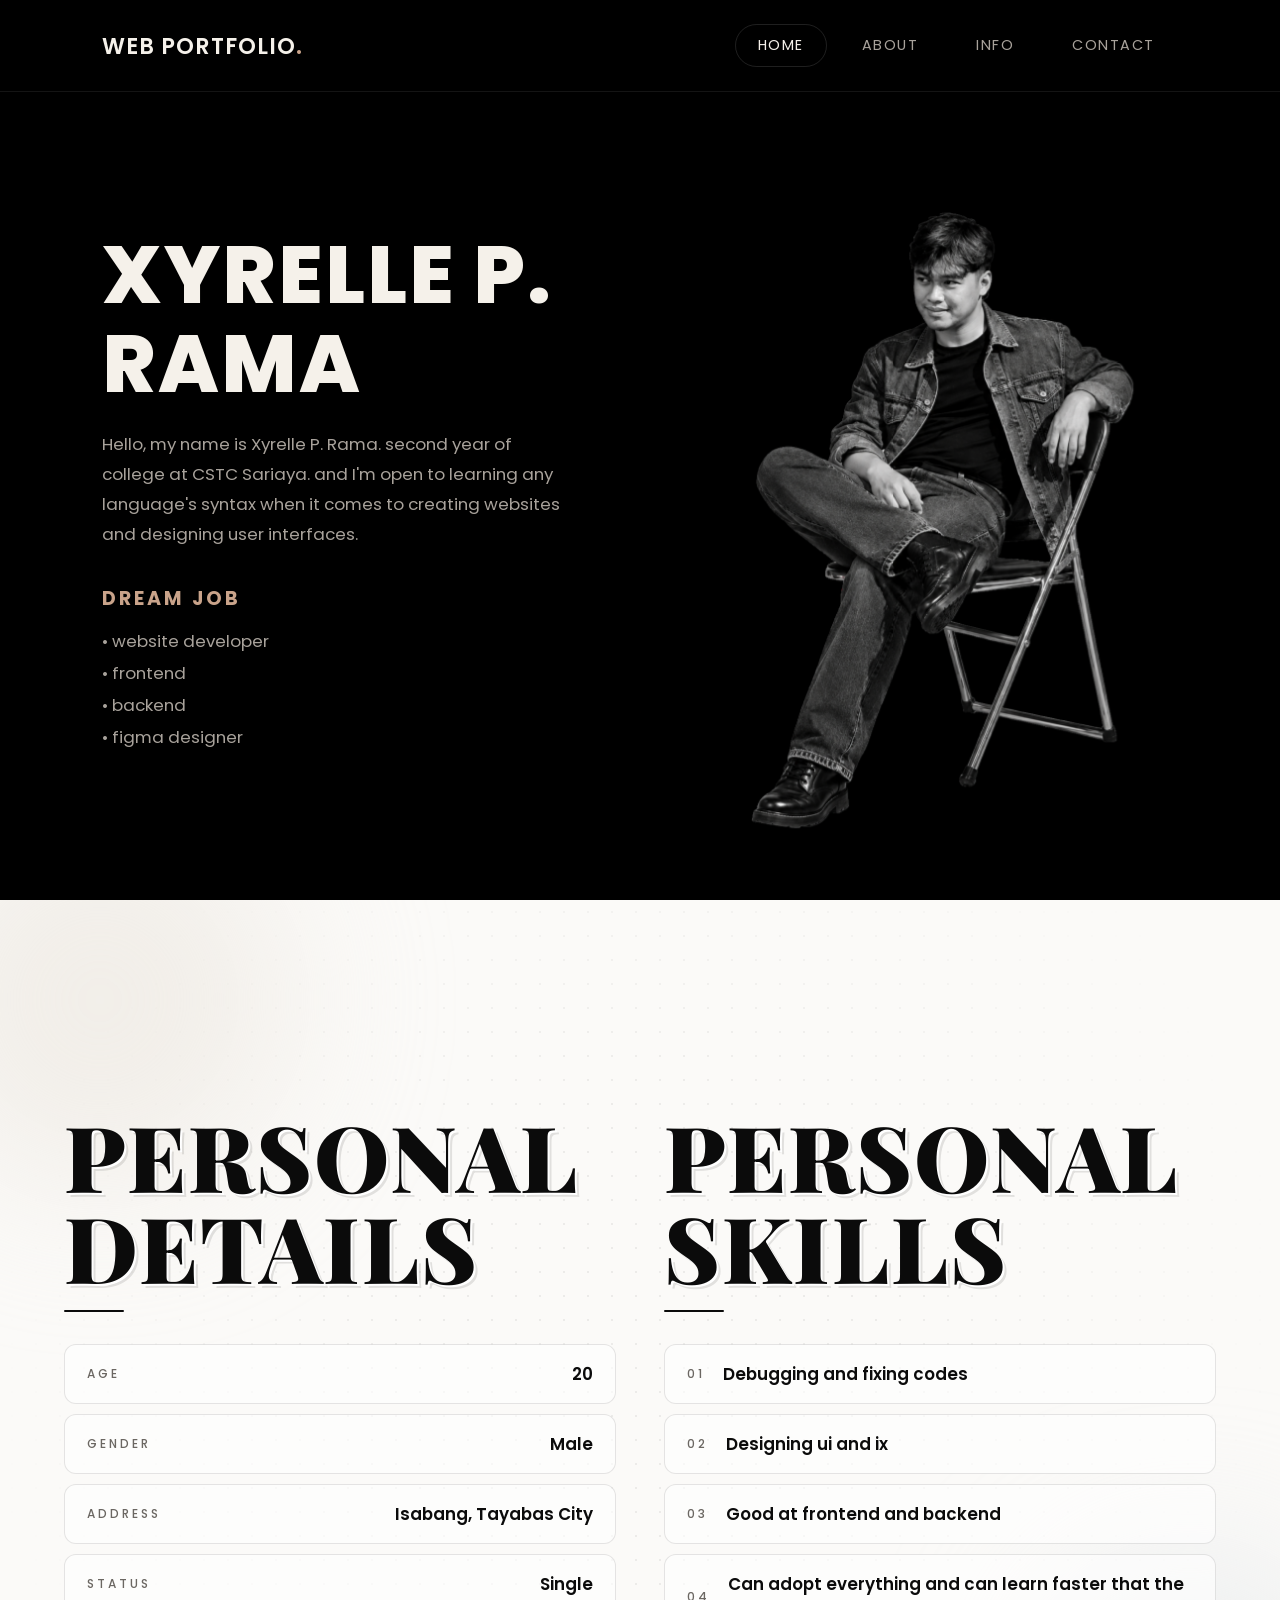
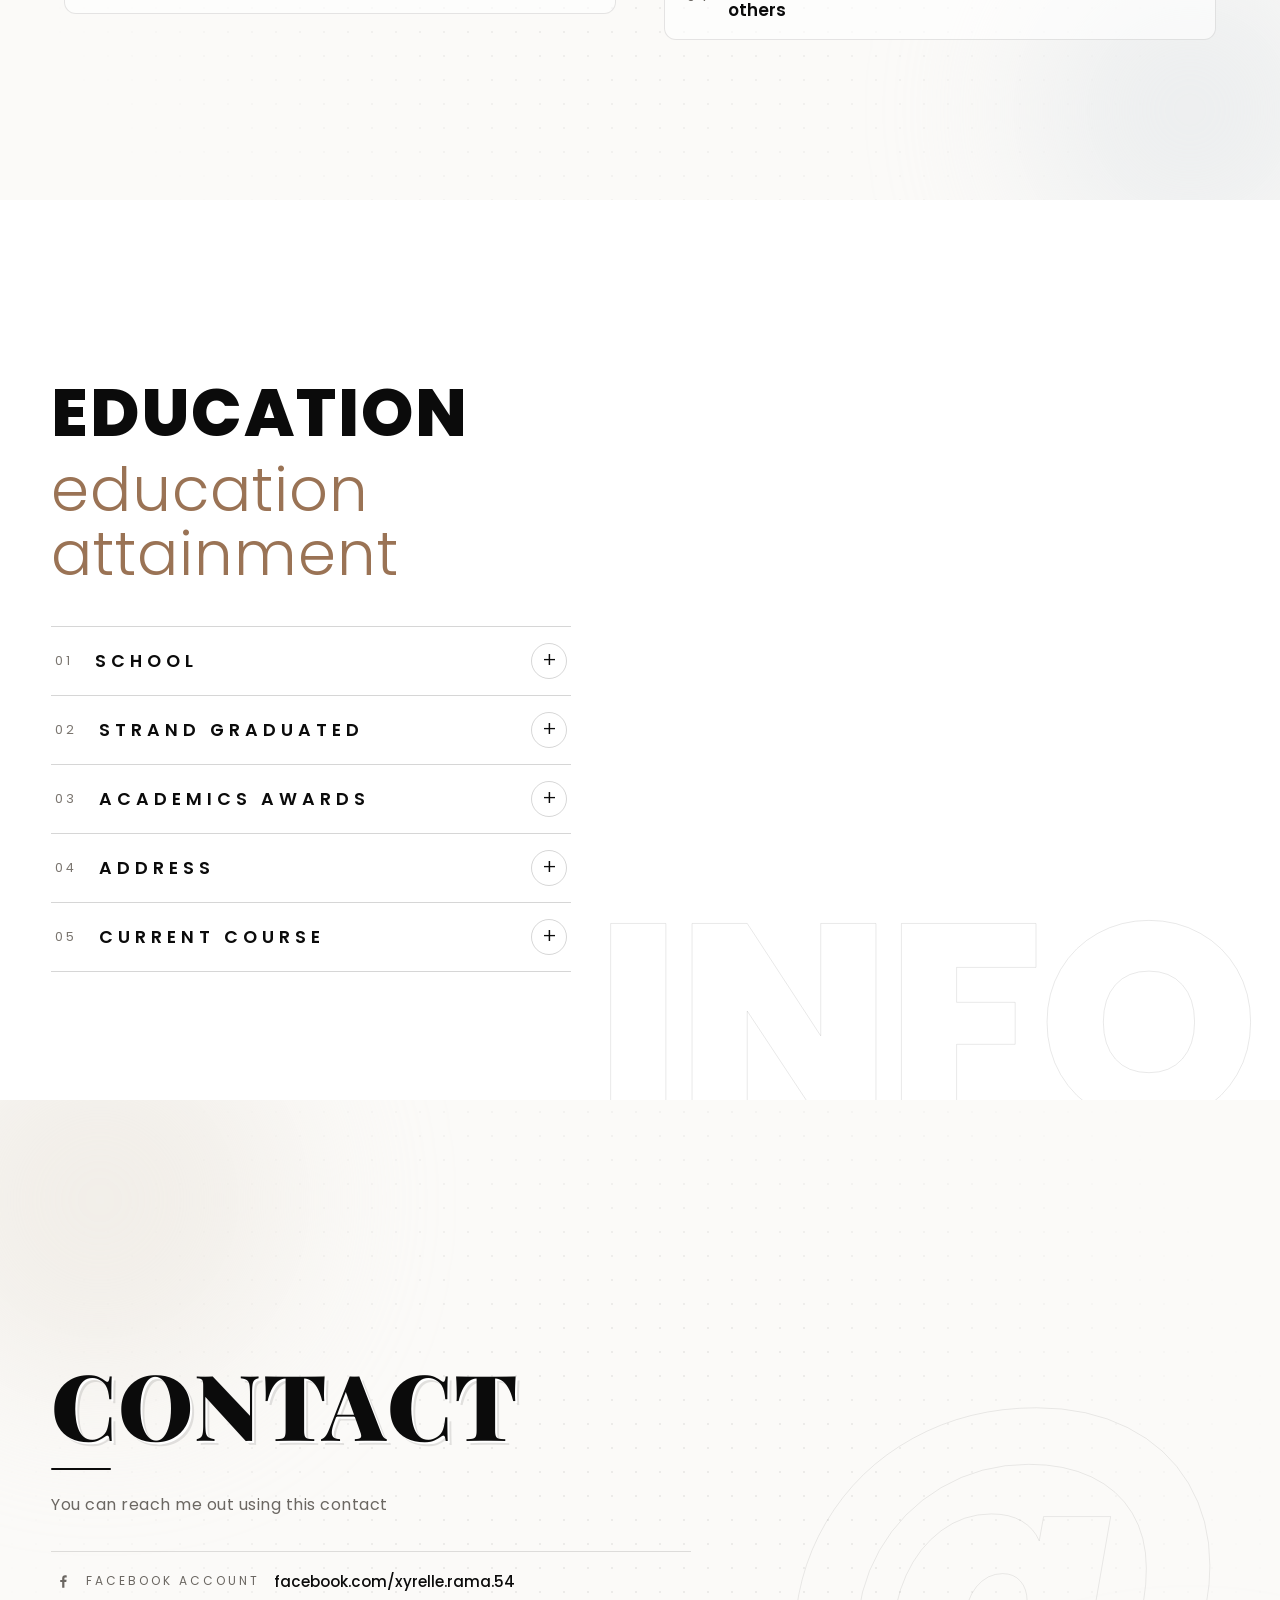
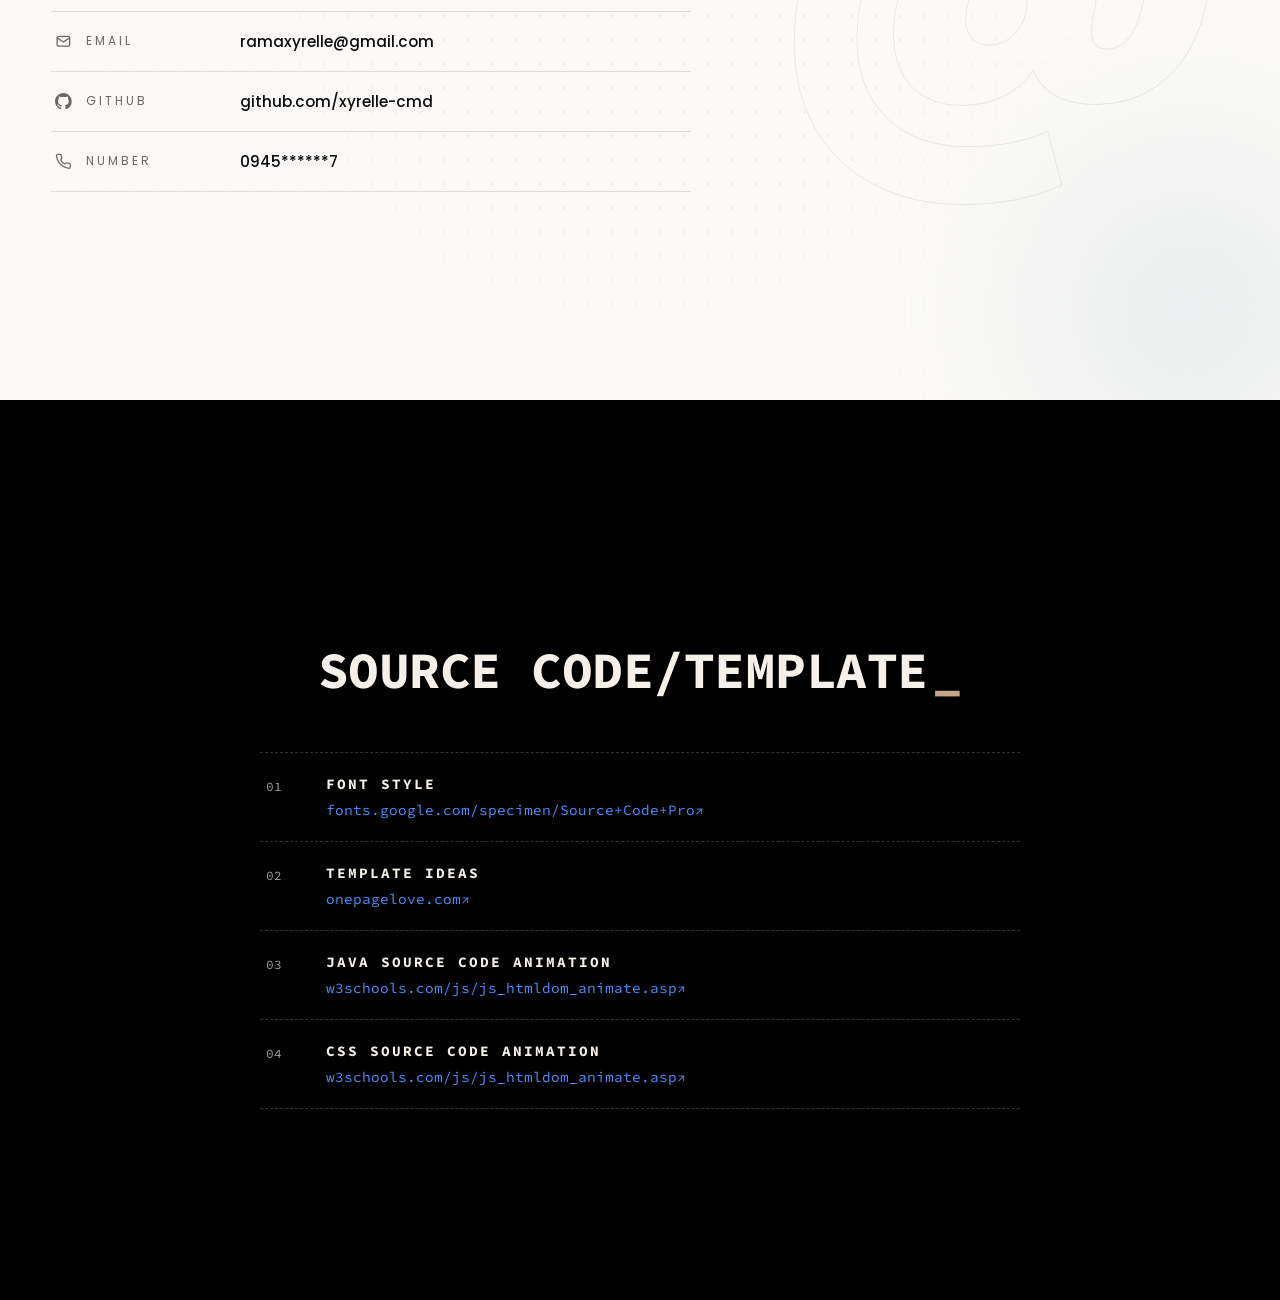
==== index.html @ 8c8a3b63 "Add files via upload" ====
<!DOCTYPE html>
<html lang="en">
<head>
  <meta charset="UTF-8">
  <meta name="viewport" content="width=device-width, initial-scale=1.0">
  <meta name="format-detection" content="telephone=no, email=no">
  <title>website portfolio</title>

  <link rel="preconnect" href="https://fonts.googleapis.com">
  <link rel="preconnect" href="https://fonts.gstatic.com" crossorigin>
  <link href="https://fonts.googleapis.com/css2?family=Playfair+Display:wght@800;900&family=Poppins:wght@300;400;500;600;800&family=Source+Code+Pro:wght@400;600;700&display=swap" rel="stylesheet">

  <link rel="stylesheet" href="xy.css">
</head>
<body>

  <header class="navbar">
    <a href="#home" class="logo">WEB PORTFOLIO<span>.</span></a>

    <nav>
      <ul class="nav-links">
        <li><a href="#home" class="active">Home</a></li>
        <li><a href="#about">About</a></li>
        <li><a href="#info">Info</a></li>
        <li><a href="#contact">Contact</a></li>
      </ul>
    </nav>
  </header>

  <main>

   
    <section id="home" class="hero">

      <div class="hero-left">
        <h1>XYRELLE P. RAMA</h1>
        <p>Hello, my name is Xyrelle P. Rama. second year of college at CSTC Sariaya. and I'm open to learning any language's syntax when it comes to creating websites and designing user interfaces.</p>

        <p class="dream-title">Dream Job</p>
        <p class="dream-list">
          • website developer<br>
          • frontend<br>
          • backend<br>
          • figma designer
        </p>
      </div>

      <div class="hero-right">
        <img src="profile.png" alt="Xyrelle P. Rama">
      </div>

    </section>

    
    <section id="about" class="about-section">

      <div class="blob b1" aria-hidden="true"></div>
      <div class="blob b2" aria-hidden="true"></div>

      <div class="about-grid">

      
      <div class="about-col">

      <h2 class="about-title">PERSONAL DETAILS</h2>

      <div class="details">

        <div class="detail">
          <span class="label">Age</span>
          <span class="value">20</span>
        </div>

        <div class="detail">
          <span class="label">Gender</span>
          <span class="value">Male</span>
        </div>

        <div class="detail">
          <span class="label">Address</span>
          <span class="value">isabang, tayabas city</span>
        </div>

        <div class="detail">
          <span class="label">Status</span>
          <span class="value">single</span>
        </div>

      </div>

      </div>

      
      <div class="about-col">

        <h2 class="about-title">PERSONAL SKILLS</h2>

        <div class="details skills">

          <div class="detail">
            <span class="label">01</span>
            <span class="value">debugging and fixing codes</span>
          </div>

          <div class="detail">
            <span class="label">02</span>
            <span class="value">designing ui and ix</span>
          </div>

          <div class="detail">
            <span class="label">03</span>
            <span class="value">good at frontend and backend</span>
          </div>

          <div class="detail">
            <span class="label">04</span>
            <span class="value">can adopt everything and can learn faster that the others</span>
          </div>

        </div>

      </div>

      </div>

    </section>

    
    <section id="info" class="about-section info-section">

      <div class="edu-wrap">

        <div class="edu-left">

          <h2 class="edu-title">EDUCATION</h2>
          <h3 class="edu-sub">education attainment</h3>

          <div class="row-list">

            <div class="school-row" role="button" tabindex="0" data-target="panelSchool" aria-haspopup="dialog" aria-expanded="false">
              <span class="row-num">01</span>
              <p class="row-label">School</p>
              <span class="row-plus">+</span>
            </div>

            <div class="school-row" role="button" tabindex="0" data-target="panelStrand" aria-haspopup="dialog" aria-expanded="false">
              <span class="row-num">02</span>
              <p class="row-label">Strand graduated</p>
              <span class="row-plus">+</span>
            </div>

            <div class="school-row" role="button" tabindex="0" data-target="panelAwards" aria-haspopup="dialog" aria-expanded="false">
              <span class="row-num">03</span>
              <p class="row-label">Academics awards</p>
              <span class="row-plus">+</span>
            </div>

            <div class="school-row" role="button" tabindex="0" data-target="panelAddress" aria-haspopup="dialog" aria-expanded="false">
              <span class="row-num">04</span>
              <p class="row-label">Address</p>
              <span class="row-plus">+</span>
            </div>

            <div class="school-row" role="button" tabindex="0" data-target="panelCourse" aria-haspopup="dialog" aria-expanded="false">
              <span class="row-num">05</span>
              <p class="row-label">Current course</p>
              <span class="row-plus">+</span>
            </div>

          </div>

        </div>

        
        <div class="panel-stack">

          
          <aside class="school-panel" id="panelSchool" role="dialog" aria-labelledby="titleSchool" aria-hidden="true">
            <button type="button" class="panel-close" aria-label="Close">&times;</button>

            <p class="panel-title" id="titleSchool">QNHS student graduate, 2023 - 2024</p>

            <p class="panel-text">Quezon National High School (QNHS), located in Brgy. Ibabang Iyam, Lucena City, is one of the oldest, largest, and most prestigious public secondary schools in the Philippines. Founded in October 1902 by the Thomasites as Tayabas High School, the institution has evolved into a premier educational hub catering to over 11,000 students from Grades 7 to 12. Managed under the Department of Education (DepEd), QNHS is highly regarded for its comprehensive academic, sports, and arts curricula, as well as its specialized programs like Science, Technology, and Engineering (STE) and Journalism. Known for its legacy of excellence, the school continues to shape globally competitive and value-oriented learners within the Quezon province.</p>

            <figure class="panel-photo">
              <div class="photo-frame">
                <img src="qnhs.png" alt="Building with a cream and red facade and a green roof" loading="lazy">
              </div>
            </figure>
          </aside>

         
          <aside class="school-panel" id="panelStrand" role="dialog" aria-labelledby="titleStrand" aria-hidden="true">
            <button type="button" class="panel-close" aria-label="Close">&times;</button>

            <h4 class="panel-title" id="titleStrand">ABM: Accountancy, Business, and Management</h4>

            <p class="panel-text">The Accountancy, Business, and Management (ABM) strand is a senior high school academic track designed for students who plan to pursue careers or college degrees in the corporate world, entrepreneurship, and financial sectors. It focuses on the foundational concepts of financial management, business operations, and the economic principles that drive industries.</p>
          </aside>

         
          <aside class="school-panel" id="panelAwards" role="dialog" aria-labelledby="titleAwards" aria-hidden="true">
            <button type="button" class="panel-close" aria-label="Close">&times;</button>

            <h4 class="panel-title" id="titleAwards">awards</h4>

            <ul class="panel-list">
              <li>G11 to G12 achiever</li>
              <li>fabm awards</li>
              <li>OJT achievement</li>
            </ul>
          </aside>

          
          <aside class="school-panel" id="panelAddress" role="dialog" aria-label="Address" aria-hidden="true">
            <button type="button" class="panel-close" aria-label="Close">&times;</button>

            <p class="panel-text">Quezon National High School (QNHS) is a premier public secondary high school located along M.L. Tagarao Street, Brgy. Ibabang Iyam, Lucena City, Quezon Province, Philippines. Established in October 1902, it is recognized as the second-oldest high school in the country and ranks among the largest national high schools in terms of student population, hosting over 11,000 enrollees from Grade 7 to Grade 12.</p>
          </aside>

          
          <aside class="school-panel" id="panelCourse" role="dialog" aria-labelledby="titleCourse" aria-hidden="true">
            <button type="button" class="panel-close" aria-label="Close">&times;</button>

            <h4 class="panel-title" id="titleCourse">CSTC, 2nd year IT</h4>

            <p class="panel-text">The School of Information Technology at the CSTC College of Sciences, Technology and Communications, Inc. offers specialized higher education programs, including a four-year Bachelor of Science in Information Technology (BSIT) with majors in Web Design and Business Information Technology, alongside a two-year Associate in Computer Technology (ACT) degree. Anchored on the institution's "BESTFORMS" quality standard, the IT department focuses on equipping students with practical computing skills, hardware and software utilization, and infrastructure management to solve modern organizational needs.</p>
          </aside>

        </div>

      </div>

    </section>

    
    <section id="contact" class="about-section contact-section">

      <div class="blob b1" aria-hidden="true"></div>
      <div class="blob b2" aria-hidden="true"></div>

      <div class="contact-wrap">

        <h2 class="about-title">CONTACT</h2>

        <p class="contact-intro">You can reach me out using this contact</p>

        <div class="contact-list">

          <p class="contact-item">
            <a class="contact-link facebook" href="https://www.facebook.com/xyrelle.rama.54" target="_blank" rel="noopener noreferrer" title="Open my Facebook profile in a new tab">
              <svg class="c-icon" viewBox="0 0 24 24" fill="currentColor" aria-hidden="true" focusable="false"><path d="M13.5 21v-8h2.7l.4-3.2h-3.1V7.9c0-.9.3-1.5 1.6-1.5h1.7V3.5c-.3 0-1.3-.1-2.4-.1-2.4 0-4.1 1.5-4.1 4.2v2.3H7.5V13h2.8v8h3.2z"/></svg>
              <span class="c-label">Facebook account</span>
              <span class="c-value">facebook.com/xyrelle.rama.54</span>
            </a>
          </p>

          <p class="contact-item static">
            <svg class="c-icon" viewBox="0 0 24 24" fill="none" stroke="currentColor" stroke-width="1.8" stroke-linecap="round" stroke-linejoin="round" aria-hidden="true" focusable="false"><rect x="3" y="5" width="18" height="14" rx="2"/><path d="m3 7 9 6 9-6"/></svg>
            <span class="c-label">Email</span>
            <span class="c-value">ramaxyrelle@gmail.com</span>
          </p>

          <p class="contact-item">
            <a class="contact-link github" href="https://github.com/xyrelle-cmd" target="_blank" rel="noopener noreferrer" title="Open my GitHub profile in a new tab">
              <svg class="c-icon" viewBox="0 0 16 16" fill="currentColor" aria-hidden="true" focusable="false"><path d="M8 0C3.58 0 0 3.58 0 8c0 3.54 2.29 6.53 5.47 7.59.4.07.55-.17.55-.38 0-.19-.01-.82-.01-1.49-2.01.37-2.53-.49-2.69-.94-.09-.23-.48-.94-.82-1.13-.28-.15-.68-.52-.01-.53.63-.01 1.08.58 1.23.82.72 1.21 1.87.87 2.33.66.07-.52.28-.87.51-1.07-1.78-.2-3.64-.89-3.64-3.95 0-.87.31-1.59.82-2.15-.08-.2-.36-1.02.08-2.12 0 0 .67-.21 2.2.82.64-.18 1.32-.27 2-.27.68 0 1.36.09 2 .27 1.53-1.04 2.2-.82 2.2-.82.44 1.1.16 1.92.08 2.12.51.56.82 1.27.82 2.15 0 3.07-1.87 3.75-3.65 3.95.29.25.54.73.54 1.48 0 1.07-.01 1.93-.01 2.2 0 .21.15.46.55.38A8.013 8.013 0 0016 8c0-4.42-3.58-8-8-8z"/></svg>
              <span class="c-label">Github</span>
              <span class="c-value">github.com/xyrelle-cmd</span>
            </a>
          </p>

          <p class="contact-item static">
            <svg class="c-icon" viewBox="0 0 24 24" fill="none" stroke="currentColor" stroke-width="1.8" stroke-linecap="round" stroke-linejoin="round" aria-hidden="true" focusable="false"><path d="M22 16.9v3a2 2 0 0 1-2.2 2 19.8 19.8 0 0 1-8.6-3.1 19.5 19.5 0 0 1-6-6A19.8 19.8 0 0 1 2.1 4.2 2 2 0 0 1 4.1 2h3a2 2 0 0 1 2 1.7c.1 1 .4 1.9.7 2.8a2 2 0 0 1-.5 2.1L8.1 9.9a16 16 0 0 0 6 6l1.3-1.3a2 2 0 0 1 2.1-.4c.9.3 1.8.6 2.8.7a2 2 0 0 1 1.7 2z"/></svg>
            <span class="c-label">Number</span>
            <span class="c-value">0945******7</span>
          </p>

        </div>

      </div>

    </section>

    
    <section id="source" class="about-section source-section">

      <div class="source-wrap">

        <h2 class="source-title">SOURCE CODE/TEMPLATE</h2>

        <div class="source-list">

          <div class="source-item">
            <p class="source-label">FONT STYLE</p>
            <p class="source-link"><a href="https://fonts.google.com/specimen/Source+Code+Pro" target="_blank" rel="noopener noreferrer">fonts.google.com/specimen/Source+Code+Pro</a></p>
          </div>

          <div class="source-item">
            <p class="source-label">TEMPLATE IDEAS</p>
            <p class="source-link"><a href="https://onepagelove.com/" target="_blank" rel="noopener noreferrer">onepagelove.com</a></p>
          </div>

          <div class="source-item">
            <p class="source-label">JAVA SOURCE CODE ANIMATION</p>
            <p class="source-link"><a href="https://www.w3schools.com/js/js_htmldom_animate.asp#gsc.tab=0" target="_blank" rel="noopener noreferrer">w3schools.com/js/js_htmldom_animate.asp</a></p>
          </div>

          <div class="source-item">
            <p class="source-label">CSS SOURCE CODE ANIMATION</p>
            <p class="source-link"><a href="https://www.w3schools.com/js/js_htmldom_animate.asp#gsc.tab=0" target="_blank" rel="noopener noreferrer">w3schools.com/js/js_htmldom_animate.asp</a></p>
          </div>

        </div>

      </div>

    </section>

  </main>

  <script src="xy.js"></script>
</body>
</html>
---- xy.css ----
/* ---------- Reset & Base ---------- */
* {
  margin: 0;
  padding: 0;
  box-sizing: border-box;
}

:root {
  --bg: #000000;
  --text: #f5f1ea;
  --muted: #a8a29b;
  --accent: #c9a38a;
}

html {
  scroll-snap-type: y proximity;   
}

body {
  font-family: "Poppins", "Segoe UI", sans-serif;
  background: var(--bg);
  color: var(--text);
}


.navbar {
  display: flex;
  justify-content: space-between;
  align-items: center;
  padding: 24px 8%;
  background: rgba(0, 0, 0, 0.7);
  backdrop-filter: blur(10px);
  border-bottom: 1px solid rgba(255, 255, 255, 0.08);
  position: fixed;
  top: 0;
  left: 0;
  width: 100%;
  z-index: 100;
  transition: background 0.5s ease, border-color 0.5s ease;
}

.logo {
  font-size: 1.4rem;
  font-weight: 600;
  letter-spacing: 1px;
  text-decoration: none;
  color: var(--text);
  transition: color 0.5s ease;
}

.logo span {
  display: inline-block;
  color: var(--accent);
  transition: transform 0.4s ease;
}

.logo:hover span {
  transform: scale(1.8) rotate(20deg);
}


.nav-links {
  display: flex;
  gap: 12px;
  list-style: none;
}

.nav-links a {
  display: inline-block;
  text-decoration: none;
  font-size: 0.9rem;
  letter-spacing: 1.5px;
  text-transform: uppercase;
  color: var(--muted);
  padding: 10px 22px;
  border-radius: 999px;
  border: 1px solid transparent;
  transition: all 0.35s ease;
}


.nav-links a:hover {
  color: var(--text);
  background: rgba(255, 255, 255, 0.12);
  backdrop-filter: blur(12px);
  -webkit-backdrop-filter: blur(12px);
  border: 1px solid rgba(255, 255, 255, 0.25);
  box-shadow: 0 8px 24px rgba(0, 0, 0, 0.4),
              inset 0 1px 0 rgba(255, 255, 255, 0.3);
  transform: translateY(-2px);
}

.nav-links a.active {
  color: var(--text);
  border: 1px solid rgba(255, 255, 255, 0.12);
}


body.nav-light .navbar {
  --text: #0b0b0b;
  --muted: #6b6762;
  --accent: #0b0b0b;
  background: rgba(251, 250, 248, 0.75);
  border-bottom-color: rgba(0, 0, 0, 0.06);
}

body.nav-light .nav-links a:hover {
  background: rgba(0, 0, 0, 0.05);
  border: 1px solid rgba(0, 0, 0, 0.12);
  box-shadow: 0 8px 24px rgba(0, 0, 0, 0.1),
              inset 0 1px 0 rgba(255, 255, 255, 0.9);
}

body.nav-light .nav-links a.active {
  border: 1px solid rgba(0, 0, 0, 0.14);
}


.hero {
  display: flex;
  justify-content: space-between;
  align-items: center;         
  min-height: 100vh;
  padding: 85px 8% 0;
  scroll-snap-align: start;
}

.hero-left {
  flex: 1;
}

.hero-left h1 {
  font-size: clamp(2.625rem, 6.3vw, 5.25rem);   
  font-weight: 800;             
  line-height: 1.1;
  letter-spacing: 2px;
  color: var(--text);
}

.hero-left p {
  margin-top: 20px;
  max-width: 460px;
  font-size: 1.05rem;                           
  line-height: 1.8;
  color: var(--muted);
}

.hero-left .dream-title {
  margin-top: 32px;
  font-size: 1.2rem;
  font-weight: 700;
  letter-spacing: 3px;
  text-transform: uppercase;
  color: var(--accent);
}

.hero-left .dream-list {
  margin-top: 10px;
  line-height: 1.9;
}

.hero-right {
  flex: 1;
  display: flex;
  justify-content: flex-end;
  align-items: center;
}

.hero-right img {
  height: min(85vh, calc(100vh - 110px));
  max-width: 100%;
  object-fit: contain;
}


.about-section {
  --text: #0b0b0b;
  --muted: #6b6762;
  position: relative;
  overflow: hidden;
  min-height: 100vh;
  display: flex;
  flex-direction: column;
  align-items: center;
  justify-content: center;
  text-align: left;
  padding: 110px 5% 60px;
  background: #fbfaf8;
  color: var(--text);
  scroll-snap-align: start;
}


.about-section::before {
  content: "";
  position: absolute;
  inset: 0;
  background-image: radial-gradient(rgba(0, 0, 0, 0.06) 1px, transparent 1px);
  background-size: 24px 24px;
  -webkit-mask-image: radial-gradient(circle at center, #000 30%, transparent 85%);
          mask-image: radial-gradient(circle at center, #000 30%, transparent 85%);
  pointer-events: none;
  z-index: 0;
}


.blob {
  position: absolute;
  border-radius: 50%;
  filter: blur(80px);
  opacity: 0.5;
  z-index: 0;
  pointer-events: none;
  animation: float 12s ease-in-out infinite alternate;
}

.b1 { width: 380px; height: 380px; background: #e8e2d9; top: -90px; left: -90px; }
.b2 { width: 320px; height: 320px; background: #dde2e6; bottom: -70px; right: -70px; animation-delay: -6s; }

@keyframes float {
  to { transform: translate(40px, 30px) scale(1.12); }
}

.about-grid,
.about-title,
.details {
  position: relative;
  z-index: 1;
}


.about-grid {
  width: 100%;
  max-width: 1280px;
  display: grid;
  grid-template-columns: 1fr 1fr;
  gap: 48px;
  align-items: start;
}

.about-col {
  min-width: 0;
}


.about-title {
  font-family: "Playfair Display", Georgia, serif;
  font-size: clamp(2.47rem, 7.6vw, 5.7rem);   /* -5% */
  font-weight: 900;
  line-height: 1;
  letter-spacing: 2px;
  color: #0b0b0b;
  
  text-shadow: 2px 2px 0 #ffffff, 4px 4px 0 rgba(0, 0, 0, 0.1);
  transition: all 0.5s ease;
  cursor: default;
}

.about-title::after {
  content: "";
  display: block;
  width: 60px;
  height: 2px;
  margin: 18px 0 0;
  background: #0b0b0b;
  border-radius: 3px;
  transition: width 0.5s ease;
}


.about-title:hover {
  color: transparent;
  -webkit-text-stroke: 2px #0b0b0b;
  text-shadow: 4px 4px 0 rgba(0, 0, 0, 0.1);
  letter-spacing: 3px;
}

.about-title:hover::after {
  width: 140px;
}


.details {
  width: 100%;
  margin-top: 32px;
  display: grid;
  gap: 10px;
}

.detail {
  position: relative;
  overflow: hidden;
  display: flex;
  justify-content: space-between;
  align-items: center;
  gap: 20px;
  padding: 16px 22px;
  text-align: left;
  background: rgba(255, 255, 255, 0.6);
  border: 1px solid rgba(0, 0, 0, 0.1);
  border-radius: 12px;
  transition: transform 0.4s ease, box-shadow 0.4s ease;
  cursor: default;
}


.detail::before {
  content: "";
  position: absolute;
  inset: 0;
  background: #0b0b0b;
  transform: translateY(101%);
  transition: transform 0.45s cubic-bezier(0.22, 1, 0.36, 1);
  z-index: 0;
}

.detail > * {
  position: relative;
  z-index: 1;
  transition: color 0.35s ease, letter-spacing 0.35s ease;
}

.label {
  font-size: 0.75rem;
  font-weight: 500;
  letter-spacing: 3px;
  text-transform: uppercase;
  color: var(--muted);
}

.value {
  font-size: 1.05rem;
  font-weight: 600;
  color: #0b0b0b;
  text-transform: capitalize;
  text-decoration: none;
  word-break: break-word;
  text-align: right;
}

.detail:hover {
  transform: translateX(6px);
  box-shadow: 0 10px 24px rgba(0, 0, 0, 0.14);
}


.skills .detail {
  justify-content: flex-start;
  gap: 18px;
}

.skills .value {
  text-transform: none;
  text-align: left;
}

.skills .value::first-letter {
  text-transform: uppercase;
}

.detail:hover::before {
  transform: translateY(0);
}

.detail:hover .label {
  color: #bdb8b0;
}

.detail:hover .value {
  color: #ffffff;
  letter-spacing: 1px;
}


@keyframes dropIn {
  from {
    opacity: 0;
    transform: translateY(-60px);
  }
  to {
    opacity: 1;
    transform: translateY(0);
  }
}


.navbar,
.hero-left > *,
.hero-right img {
  opacity: 0;
  animation: dropIn 0.9s cubic-bezier(0.22, 1, 0.36, 1) forwards;
}

.navbar                    { animation-delay: 0s; }
.hero-left > :nth-child(1) { animation-delay: 0.2s; }
.hero-left > :nth-child(2) { animation-delay: 0.4s; }
.hero-left > :nth-child(3) { animation-delay: 0.6s; }
.hero-left > :nth-child(4) { animation-delay: 0.8s; }
.hero-right img            { animation-delay: 0.3s; }


.about-section .about-title,
.about-section .detail {
  opacity: 0;
}

.about-section.in-view .about-title,
.about-section.in-view .detail {
  opacity: 1;
  animation: dropIn 0.9s cubic-bezier(0.22, 1, 0.36, 1) backwards;
}

.about-section.in-view .about-title         { animation-delay: 0.2s; }
.about-section.in-view .detail:nth-child(1) { animation-delay: 0.45s; }
.about-section.in-view .detail:nth-child(2) { animation-delay: 0.6s; }
.about-section.in-view .detail:nth-child(3) { animation-delay: 0.75s; }
.about-section.in-view .detail:nth-child(4) { animation-delay: 0.9s; }
.about-section.in-view .detail:nth-child(5) { animation-delay: 1.05s; }

@media (prefers-reduced-motion: reduce) {
  .navbar,
  .hero-left > *,
  .hero-right img,
  .about-section .about-title,
  .about-section .detail,
  .about-section.in-view .about-title,
  .about-section.in-view .detail,
  .blob {
    animation: none;
    opacity: 1;
  }
}


.info-section {
  --text: #0b0b0b;
  --muted: #7a756f;
  --accent: #9a7355;                 
  --line: rgba(0, 0, 0, 0.16);
  --ink: #0b0b0b;
  --paper: #ffffff;
  align-items: flex-start;           
  padding-left: 4%;
  background: #ffffff;
  color: var(--text);
}


.info-section::before {
  display: none;
}


.info-section::after {
  content: "INFO";
  position: absolute;
  right: 2%;
  bottom: -4%;
  z-index: 0;
  font-family: "Poppins", "Segoe UI", sans-serif;
  font-size: clamp(8rem, 22vw, 20rem);
  font-weight: 800;
  line-height: 0.8;
  letter-spacing: -0.02em;
  color: transparent;
  -webkit-text-stroke: 1px rgba(0, 0, 0, 0.09);
  pointer-events: none;
  user-select: none;
}


.edu-wrap {
  position: relative;
  z-index: 1;
  width: 100%;
  max-width: 1280px;
  display: grid;
  grid-template-columns: minmax(0, 560px) minmax(0, 620px);
  column-gap: 72px;
  align-items: center;
  --edu-sub: clamp(2rem, 5vw, 3.8rem);   
}

.edu-left {
  min-width: 0;
  grid-column: 1;
  grid-row: 1;
}


.edu-title,
.edu-sub {
  font-family: "Poppins", "Segoe UI", sans-serif;
  line-height: 1.05;
  cursor: default;
  transition: letter-spacing 0.5s ease, color 0.4s ease, font-weight 0.4s ease;
}


.edu-title {
  font-size: calc(var(--edu-sub) * 1.1);
  font-weight: 800;
  letter-spacing: 2px;
  color: var(--ink);
}

.edu-sub {
  margin-top: 10px;
  font-size: var(--edu-sub);
  font-weight: 300;
  letter-spacing: 1px;
  color: var(--accent);
}


.edu-title:hover {
  letter-spacing: 6px;
  color: var(--accent);
}

.edu-sub:hover {
  font-weight: 600;
  color: var(--ink);
}


.school-row {
  position: relative;
  display: flex;
  align-items: center;
  gap: 22px;
  width: 100%;
  max-width: 520px;
  padding: 16px 4px;
  border-bottom: 1px solid var(--line);
  color: var(--ink);
  cursor: pointer;
  transition: padding-left 0.4s ease;
}


.school-row::after {
  content: "";
  position: absolute;
  left: 0;
  bottom: -1px;
  width: 0;
  height: 1px;
  background: var(--accent);
  transition: width 0.7s cubic-bezier(0.22, 1, 0.36, 1);
}

.school-row:hover,
.school-row:focus-visible {
  padding-left: 16px;
  outline: none;
}

.school-row:hover::after,
.school-row:focus-visible::after,
.school-row.active::after {
  width: 100%;
}

.row-num {
  font-size: 0.8rem;
  letter-spacing: 3px;
  color: var(--muted);
}

.row-label {
  flex: 1;
  font-size: 1.1rem;
  font-weight: 600;
  letter-spacing: 5px;
  text-transform: uppercase;
  transition: letter-spacing 0.4s ease;
}

.school-row:hover .row-label {
  letter-spacing: 7px;
}

.row-plus {
  display: grid;
  place-items: center;
  width: 36px;
  height: 36px;
  border-radius: 50%;
  border: 1px solid var(--line);
  font-size: 1.3rem;
  font-weight: 300;
  line-height: 1;
  transition: background 0.35s ease, color 0.35s ease,
              border-color 0.35s ease, transform 0.35s ease;
}

.school-row:hover .row-plus {
  background: var(--ink);
  border-color: var(--ink);
  color: var(--paper);
}

.school-row.active .row-plus {
  transform: rotate(45deg);
  background: var(--accent);
  border-color: var(--accent);
  color: var(--paper);
}


.school-row + .school-row {
  margin-top: 0;
  border-top: 0;
}


.edu-wrap > .school-panel {
  grid-column: 2;
  grid-row: 1;
}

.school-panel {
  position: relative;
  grid-area: 1 / 1;
  width: 100%;
  max-height: calc(100vh - 170px);
  overflow-y: auto;
  scrollbar-width: thin;
  scrollbar-color: rgba(0, 0, 0, 0.25) transparent;
  padding: 6px 6px 6px 34px;
  border-left: 1px solid var(--accent);
  color: var(--ink);
  opacity: 0;
  visibility: hidden;
  clip-path: inset(0 100% 0 0);        
  transform: translateX(-24px);
  transition: clip-path 0.9s cubic-bezier(0.22, 1, 0.36, 1),
              transform 0.9s cubic-bezier(0.22, 1, 0.36, 1),
              opacity 0.5s ease, visibility 0.5s ease;
}

.school-panel.open {
  opacity: 1;
  visibility: visible;
  clip-path: inset(-6px -30px -30px -6px);   
  transform: none;
}

.panel-close {
  position: absolute;
  top: 4px;
  right: 6px;
  width: 34px;
  height: 34px;
  border-radius: 50%;
  border: 1px solid var(--line);
  background: transparent;
  color: var(--ink);
  font-size: 1.2rem;
  line-height: 1;
  cursor: pointer;
  transition: background 0.3s ease, color 0.3s ease, transform 0.3s ease;
}

.panel-close:hover {
  background: var(--ink);
  color: var(--paper);
  transform: rotate(90deg);
}

.panel-title {
  padding-right: 44px;
  font-weight: 700;
  font-size: 1.1rem;
  line-height: 1.4;
  color: var(--ink);
}

.panel-title::after {
  content: "";
  display: block;
  width: 40px;
  height: 2px;
  margin: 14px 0 16px;
  background: var(--accent);
}

.panel-text {
  font-size: 0.9rem;
  line-height: 1.8;
  color: #55514c;
}


.panel-text.solo {
  padding-right: 44px;
}

.panel-text.solo::before {
  content: "";
  display: block;
  width: 40px;
  height: 2px;
  margin: 8px 0 16px;
  background: var(--accent);
}


.panel-photo {
  position: relative;
  margin: 26px 14px 14px 0;
  opacity: 0;
  transform: translateY(18px);
  transition: opacity 0.6s ease 0.35s,
              transform 0.8s cubic-bezier(0.22, 1, 0.36, 1) 0.35s;
}

.school-panel.open .panel-photo {
  opacity: 1;
  transform: none;
}

.school-panel:not(.open) .panel-photo {
  transition-delay: 0s;
}


.panel-photo::before {
  content: "";
  position: absolute;
  inset: 0;
  transform: translate(10px, 10px);
  border: 1px solid var(--accent);
  border-radius: 6px;
  opacity: 0.8;
  transition: transform 0.5s ease;
}

.photo-frame {
  position: relative;
  z-index: 1;
  overflow: hidden;
  aspect-ratio: 16 / 10;
  border-radius: 6px;
  background: #ece9e4;
}

.photo-frame img {
  display: block;
  width: 100%;
  height: 100%;
  object-fit: cover;
  filter: grayscale(0.85) contrast(1.05);   
  transform: scale(1.02);
  transition: filter 0.6s ease, transform 1.2s cubic-bezier(0.22, 1, 0.36, 1);
}


.panel-photo:hover img {
  filter: grayscale(0) contrast(1);
  transform: scale(1.08);
}

.panel-photo:hover::before {
  transform: translate(14px, 14px);
}


.row-list {
  width: 100%;
  max-width: 520px;
  margin-top: 40px;
  border-top: 1px solid var(--line);
}


.panel-stack {
  min-width: 0;
  display: grid;
  align-items: center;
}

.panel-title::first-letter {
  text-transform: uppercase;
}

.panel-close + .panel-text {
  padding-right: 44px;
}


.panel-list {
  list-style: none;
}

.panel-list li {
  position: relative;
  padding: 13px 0 13px 28px;
  border-bottom: 1px solid var(--line);
  font-size: 0.95rem;
  color: #3b3834;
  transition: padding-left 0.35s ease, color 0.35s ease;
}

.panel-list li::before {
  content: "";
  position: absolute;
  left: 0;
  top: 50%;
  width: 14px;
  height: 1px;
  background: var(--accent);
  transition: width 0.35s ease;
}

.panel-list li::first-letter {
  text-transform: uppercase;
}

.panel-list li:hover {
  padding-left: 40px;
  color: var(--ink);
}

.panel-list li:hover::before {
  width: 26px;
}


.info-section .edu-title,
.info-section .edu-sub,
.info-section .school-row {
  opacity: 0;
}

.info-section.in-view .edu-title,
.info-section.in-view .edu-sub,
.info-section.in-view .school-row {
  opacity: 1;
  animation: dropIn 0.9s cubic-bezier(0.22, 1, 0.36, 1) backwards;
}

.info-section.in-view .edu-title  { animation-delay: 0.2s; }
.info-section.in-view .edu-sub    { animation-delay: 0.35s; }
.info-section.in-view .school-row { animation-delay: 0.5s; }
.info-section.in-view .school-row:nth-child(2) { animation-delay: 0.6s; }
.info-section.in-view .school-row:nth-child(3) { animation-delay: 0.7s; }
.info-section.in-view .school-row:nth-child(4) { animation-delay: 0.8s; }
.info-section.in-view .school-row:nth-child(5) { animation-delay: 0.9s; }
.info-section.in-view .school-row:nth-of-type(2) { animation-delay: 0.62s; }
.info-section.in-view .school-row:nth-of-type(3) { animation-delay: 0.74s; }
.info-section.in-view .school-row:nth-of-type(4) { animation-delay: 0.86s; }

@media (prefers-reduced-motion: reduce) {
  .info-section .edu-title,
  .info-section .edu-sub,
  .info-section .school-row,
  .info-section.in-view .edu-title,
  .info-section.in-view .edu-sub,
  .info-section.in-view .school-row {
    animation: none;
    opacity: 1;
  }
}


@media (max-width: 1180px) {
  .edu-wrap {
    grid-template-columns: minmax(0, 1fr);
  }

  .school-panel {
    position: fixed;
    left: 50%;
    top: 50%;
    z-index: 300;
    width: calc(100% - 32px);
    max-width: 640px;
    max-height: 80vh;
    padding: 34px 28px 28px;
    background: rgba(255, 255, 255, 0.97);
    border: 1px solid rgba(0, 0, 0, 0.12);
    border-radius: 16px;
    box-shadow: 0 30px 80px rgba(0, 0, 0, 0.2);
    clip-path: none;
    transform: translate(-50%, -46%) scale(0.94);
  }

  .school-panel.open {
    clip-path: none;
    transform: translate(-50%, -50%);
  }

  .panel-close {
    top: 14px;
    right: 14px;
  }
}


.contact-section {
  align-items: flex-start;
  padding-left: 4%;
}


.contact-section::after {
  content: "@";
  position: absolute;
  right: 3%;
  top: 50%;
  transform: translateY(-50%);
  z-index: 0;
  font-family: "Poppins", "Segoe UI", sans-serif;
  font-size: clamp(14rem, 34vw, 32rem);
  font-weight: 800;
  line-height: 1;
  color: transparent;
  -webkit-text-stroke: 1px rgba(0, 0, 0, 0.08);
  pointer-events: none;
  user-select: none;
}

.contact-wrap {
  position: relative;
  z-index: 1;
  width: 100%;
  max-width: 640px;
}

.contact-intro {
  margin-top: 22px;
  font-size: 1rem;
  letter-spacing: 0.5px;
  color: var(--muted);
}

.contact-list {
  margin-top: 34px;
  border-top: 1px solid rgba(0, 0, 0, 0.12);
}

.contact-item {
  border-bottom: 1px solid rgba(0, 0, 0, 0.12);
  font-size: 0.95rem;
}

.contact-link,
.contact-item.static {
  display: flex;
  align-items: center;
  gap: 14px;
  padding: 18px 4px;
  color: #0b0b0b;
  text-decoration: none;
}

.contact-item.static {
  cursor: default;        
}

.contact-link {
  position: relative;
  cursor: pointer;
  transition: padding-left 0.4s ease;
}


.c-icon {
  flex: none;
  width: 1.1em;
  height: 1.1em;
  color: var(--muted);
  transition: color 0.3s ease;
}

.c-label {
  min-width: 140px;
  font-size: 0.75rem;
  letter-spacing: 3px;
  text-transform: uppercase;
  color: var(--muted);
}

.c-value {
  flex: 1;
  font-weight: 500;
  overflow-wrap: anywhere;
}


.contact-link::after {
  content: "\2197";
  margin-left: auto;
  opacity: 0;
  transform: translate(-6px, 6px);
  transition: opacity 0.35s ease, transform 0.35s ease;
}

.contact-link:hover,
.contact-link:focus-visible {
  padding-left: 14px;
  outline: none;
}

.contact-link:hover::after,
.contact-link:focus-visible::after {
  opacity: 1;
  transform: none;
}

.contact-link.facebook:hover .c-icon { color: #1877f2; }
.contact-link.github:hover .c-icon   { color: #0b0b0b; }


.contact-section .contact-intro,
.contact-section .contact-item {
  opacity: 0;
}

.contact-section.in-view .contact-intro,
.contact-section.in-view .contact-item {
  opacity: 1;
  animation: dropIn 0.9s cubic-bezier(0.22, 1, 0.36, 1) backwards;
}

.contact-section.in-view .contact-intro { animation-delay: 0.35s; }
.contact-section.in-view .contact-item:nth-child(1) { animation-delay: 0.5s; }
.contact-section.in-view .contact-item:nth-child(2) { animation-delay: 0.6s; }
.contact-section.in-view .contact-item:nth-child(3) { animation-delay: 0.7s; }
.contact-section.in-view .contact-item:nth-child(4) { animation-delay: 0.8s; }


.source-section {
  --text: #f5f1ea;
  --muted: #a8a29b;
  --accent: #c9a38a;
  --blue: #4d8dff;
  align-items: center;
  text-align: center;
  background: #000000;
  color: var(--text);
  font-family: "Source Code Pro", ui-monospace, "SFMono-Regular", Menlo, Consolas, monospace;
}

.source-section::before {
  display: none;
}

.source-wrap {
  position: relative;
  z-index: 1;
  width: 100%;
  max-width: 760px;
}

.source-title {
  font-size: clamp(1.7rem, 4.4vw, 3.2rem);
  font-weight: 700;
  line-height: 1.15;
  letter-spacing: -0.01em;
  color: #f5f1ea;
  overflow-wrap: anywhere;
}

/* blinking cursor */
.source-title::after {
  content: "_";
  margin-left: 0.08em;
  color: var(--accent);
  animation: blink 1.1s steps(1) infinite;
}

@keyframes blink {
  50% { opacity: 0; }
}


.source-list {
  margin-top: 52px;
  text-align: left;
  counter-reset: src;
  border-top: 1px dashed rgba(255, 255, 255, 0.2);
}

.source-item {
  counter-increment: src;
  display: grid;
  grid-template-columns: 52px 1fr;
  column-gap: 8px;
  padding: 22px 6px;
  border-bottom: 1px dashed rgba(255, 255, 255, 0.2);
  transition: padding-left 0.4s ease, border-color 0.4s ease;
}

.source-item::before {
  content: counter(src, decimal-leading-zero);
  grid-row: 1 / span 2;
  padding-top: 0.2rem;
  font-size: 0.8rem;
  color: var(--muted);
  transition: color 0.3s ease;
}

.source-item:hover {
  padding-left: 16px;
  border-bottom-color: var(--accent);
}

.source-item:hover::before {
  color: var(--accent);
}

.source-label {
  font-size: 0.9rem;
  font-weight: 700;
  letter-spacing: 0.14em;
  text-transform: uppercase;
}

.source-link {
  margin-top: 8px;
  font-size: 0.9rem;
  overflow-wrap: anywhere;
}


.source-link a {
  padding-bottom: 2px;
  color: var(--blue);
  text-decoration: none;
  background-image: linear-gradient(currentColor, currentColor);
  background-repeat: no-repeat;
  background-position: 0 100%;
  background-size: 0 1px;
  transition: background-size 0.5s ease, color 0.3s ease;
}

.source-link a::after {
  content: " \2197";
  display: inline-block;
  transition: transform 0.3s ease;
}

.source-link a:hover,
.source-link a:focus-visible {
  color: #8db6ff;
  background-size: 100% 1px;
  outline: none;
}

.source-link a:hover::after {
  transform: translate(3px, -3px);
}


.source-section .source-title,
.source-section .source-item {
  opacity: 0;
}

.source-section.in-view .source-title,
.source-section.in-view .source-item {
  opacity: 1;
  animation: dropIn 0.9s cubic-bezier(0.22, 1, 0.36, 1) backwards;
}

.source-section.in-view .source-title { animation-delay: 0.2s; }
.source-section.in-view .source-item:nth-child(1) { animation-delay: 0.4s; }
.source-section.in-view .source-item:nth-child(2) { animation-delay: 0.5s; }
.source-section.in-view .source-item:nth-child(3) { animation-delay: 0.6s; }
.source-section.in-view .source-item:nth-child(4) { animation-delay: 0.7s; }

@media (prefers-reduced-motion: reduce) {
  .contact-section .contact-intro,
  .contact-section .contact-item,
  .contact-section.in-view .contact-intro,
  .contact-section.in-view .contact-item,
  .source-section .source-title,
  .source-section .source-item,
  .source-section.in-view .source-title,
  .source-section.in-view .source-item {
    animation: none;
    opacity: 1;
  }

  .source-title::after {
    animation: none;
  }
}

@media (max-width: 600px) {
  .c-label {
    min-width: 0;
  }

  .contact-link,
  .contact-item.static {
    flex-wrap: wrap;
    row-gap: 4px;
  }

  .source-item {
    grid-template-columns: 40px 1fr;
  }
}


@media (max-width: 1180px) {
  .about-grid {
    grid-template-columns: 1fr;
    gap: 56px;
  }
}

/* ---------- Mobile ---------- */
@media (max-width: 600px) {
  .navbar {
    flex-direction: column;
    gap: 16px;
  }

  .nav-links {
    gap: 8px;
  }

  .nav-links a {
    padding: 8px 14px;
  }

  .hero {
    flex-direction: column-reverse;
    text-align: center;
    padding-top: 140px;
  }

  .hero-left p {
    margin-left: auto;
    margin-right: auto;
  }

  .hero-right {
    justify-content: center;
  }

  .hero-right img {
    height: 50vh;
  }

  .about-section {
    padding-top: 150px;
  }

  .detail {
    padding: 16px 20px;
  }

  .value {
    font-size: 1rem;
  }
}
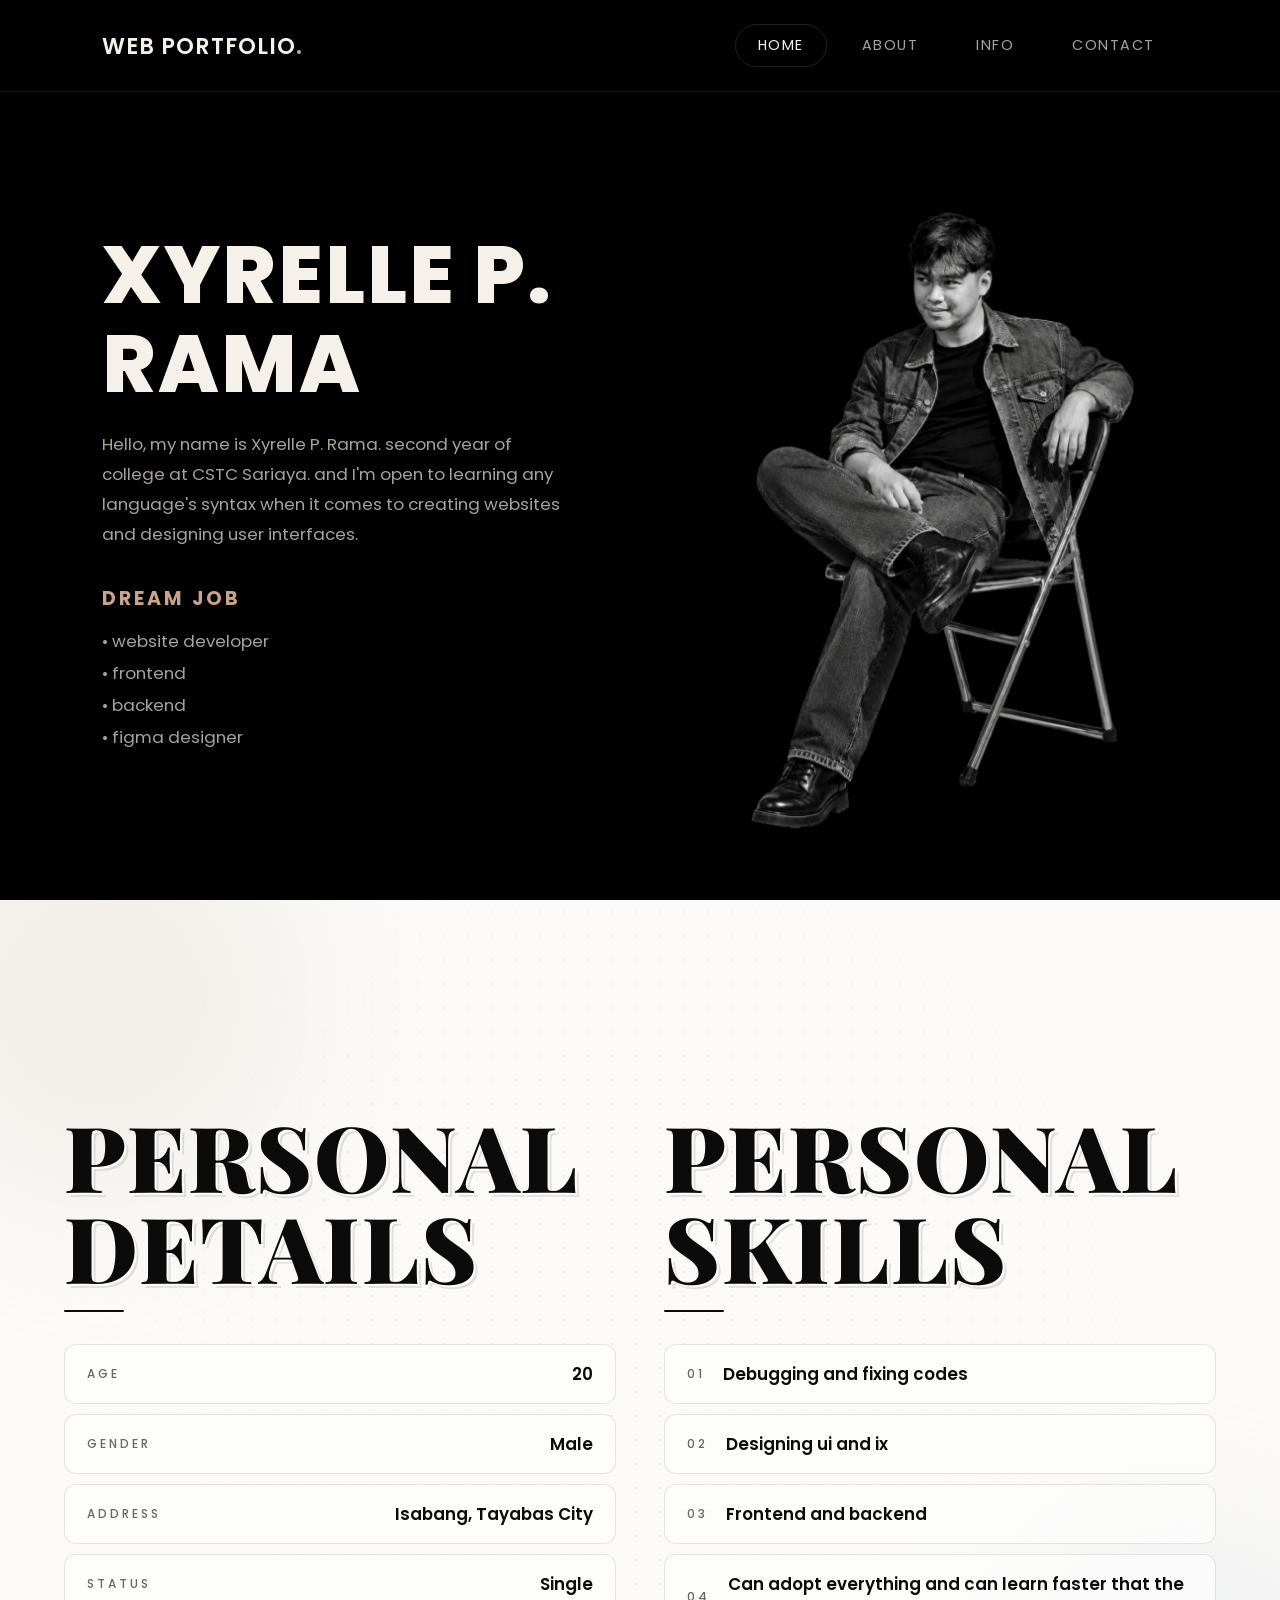
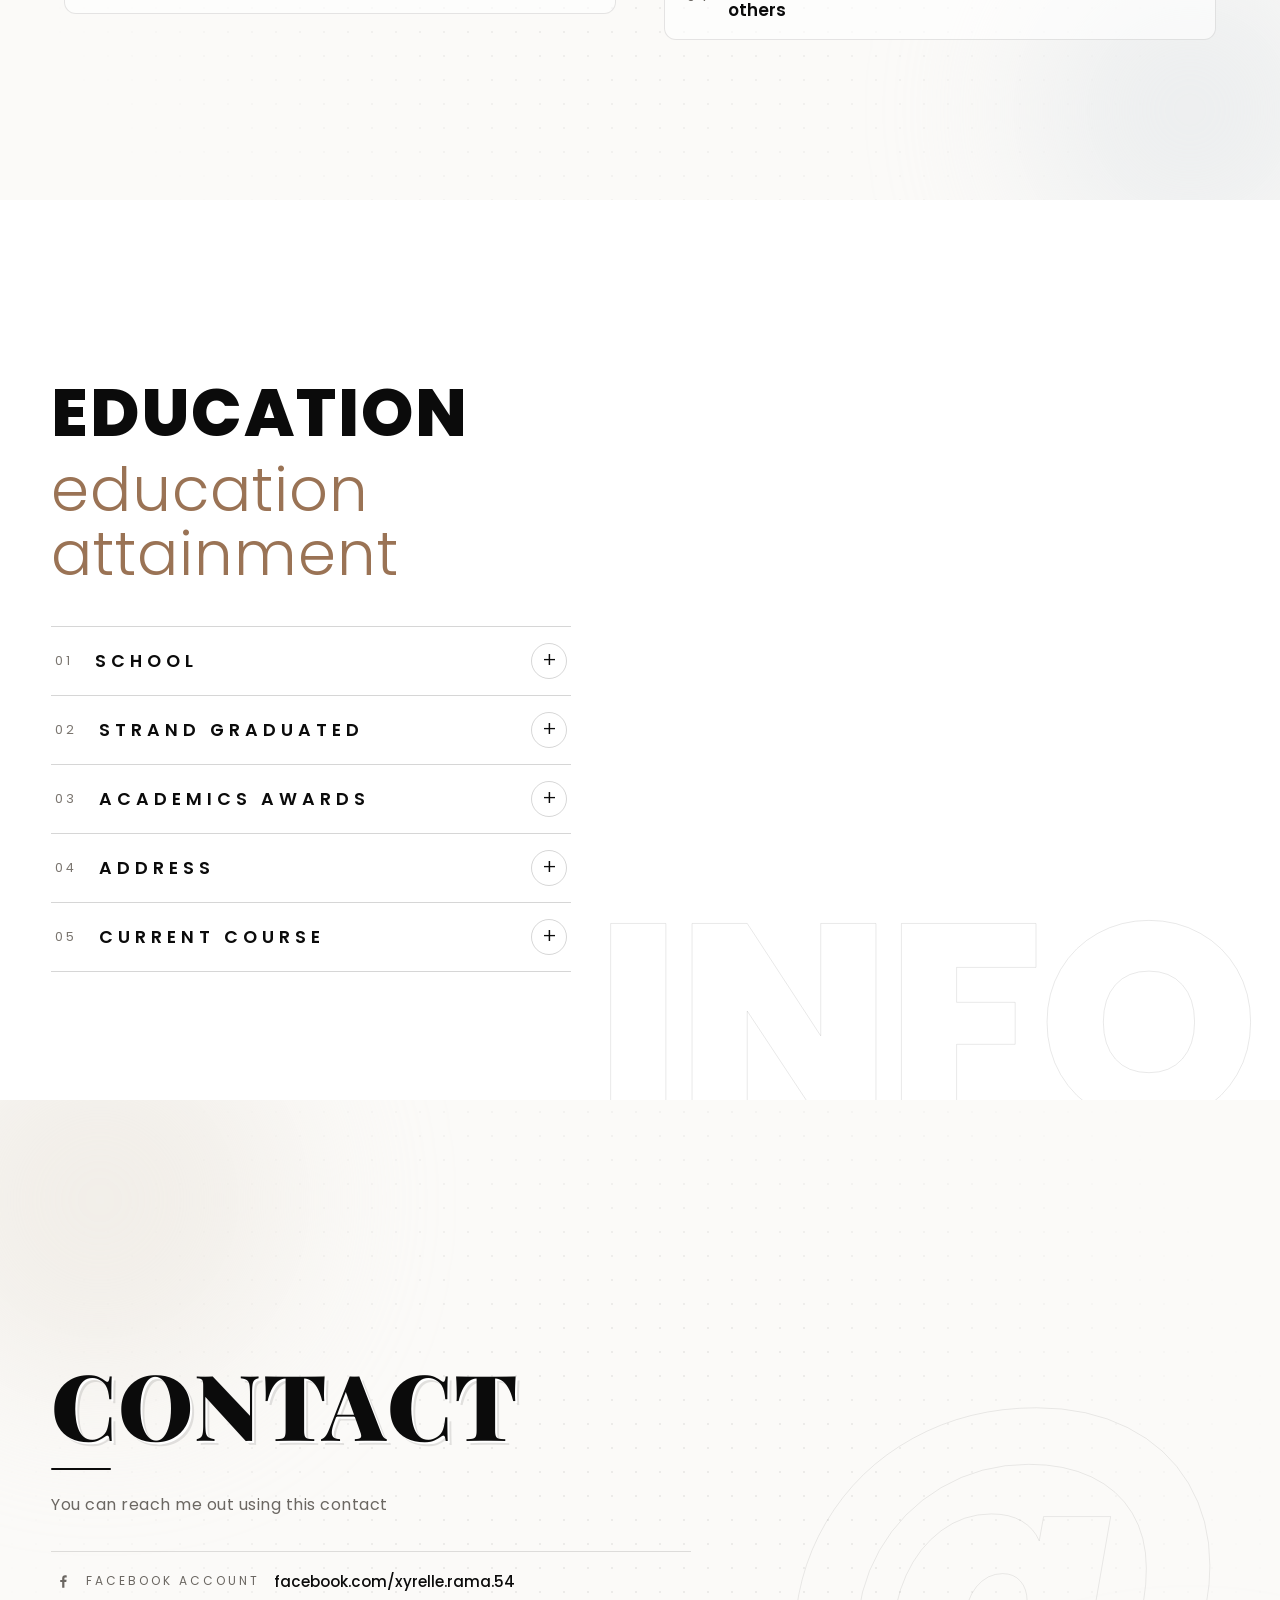
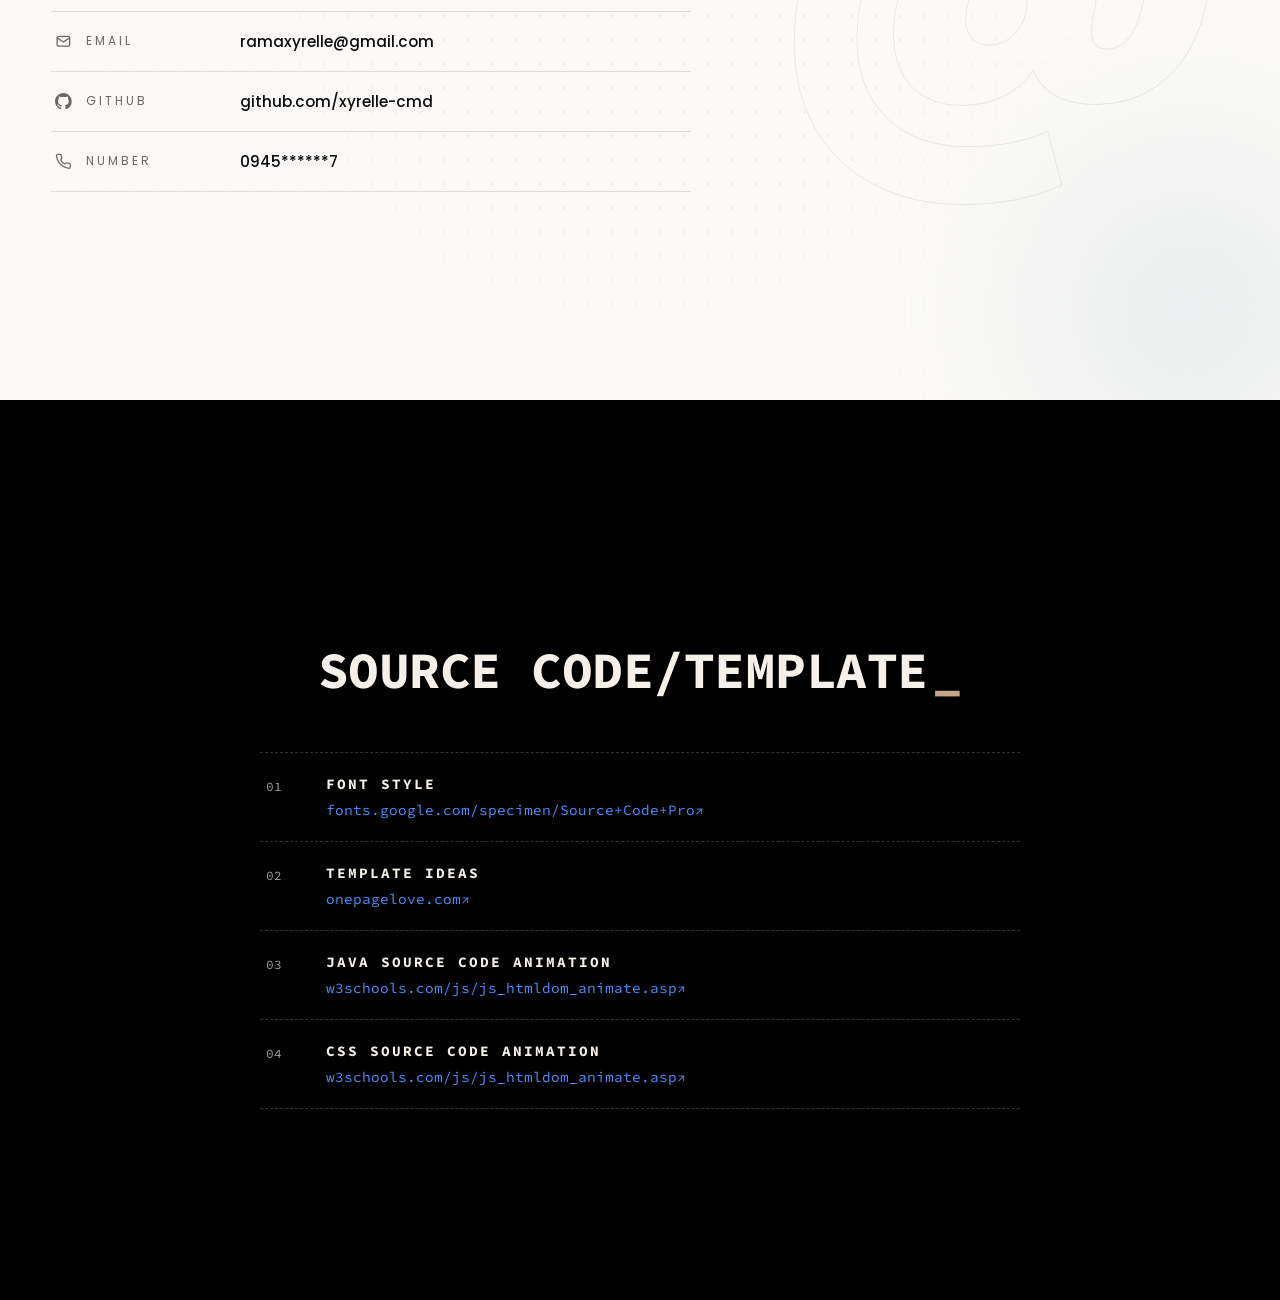
==== commit de1f1e02: "Update index.html" ====
--- a/index.html
+++ b/index.html
@@ -46,7 +46,7 @@
       </div>
 
       <div class="hero-right">
-        <img src="profile.png" alt="Xyrelle P. Rama">
+        <img src="profile.png" alt="main profile">
       </div>
 
     </section>
@@ -109,7 +109,7 @@
 
           <div class="detail">
             <span class="label">03</span>
-            <span class="value">good at frontend and backend</span>
+            <span class="value">frontend and backend</span>
           </div>
 
           <div class="detail">
@@ -184,7 +184,7 @@
 
             <figure class="panel-photo">
               <div class="photo-frame">
-                <img src="qnhs.png" alt="Building with a cream and red facade and a green roof" loading="lazy">
+                <img src="QNHS.png" alt="QNHS" loading="lazy">
               </div>
             </figure>
           </aside>
@@ -320,4 +320,4 @@
 
   <script src="xy.js"></script>
 </body>
-</html>+</html>
--- a/xy.css
+++ b/xy.css
@@ -1,4 +1,3 @@
-/* ---------- Reset & Base ---------- */
 * {
   margin: 0;
   padding: 0;
